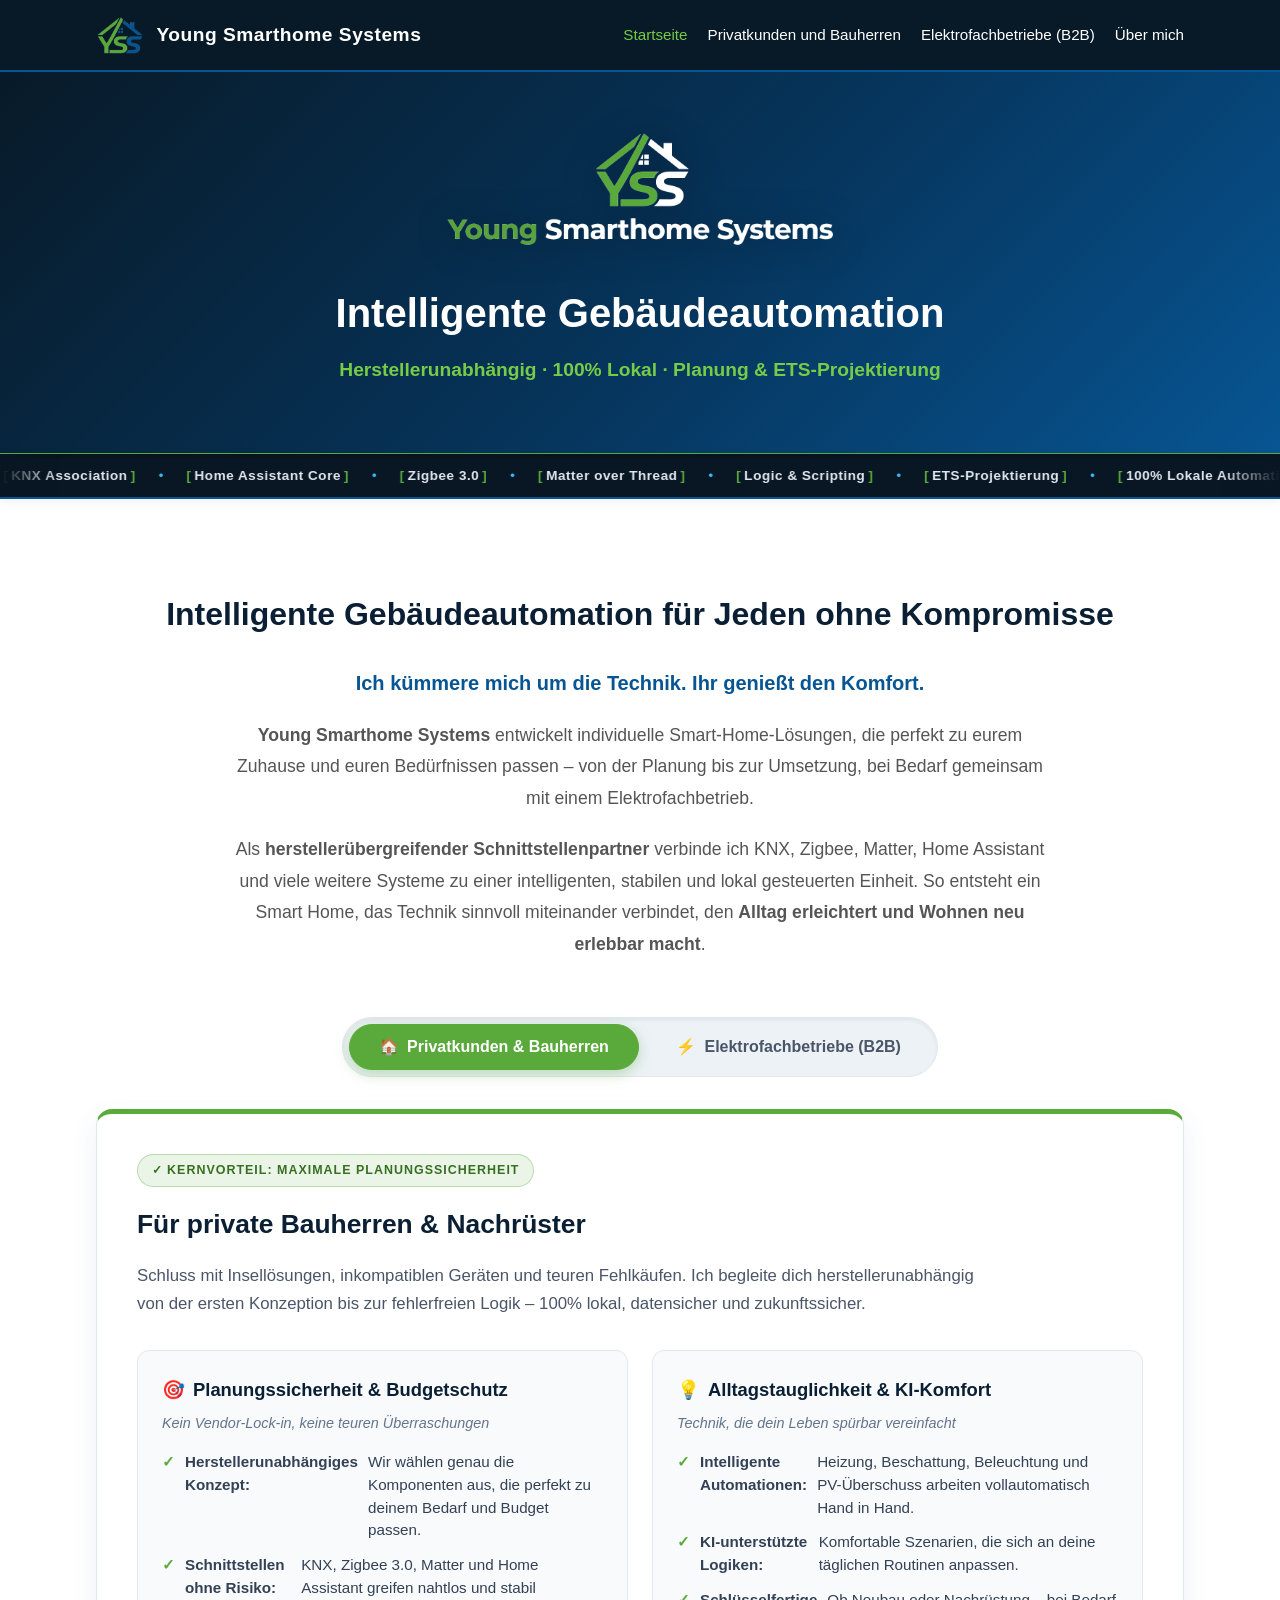
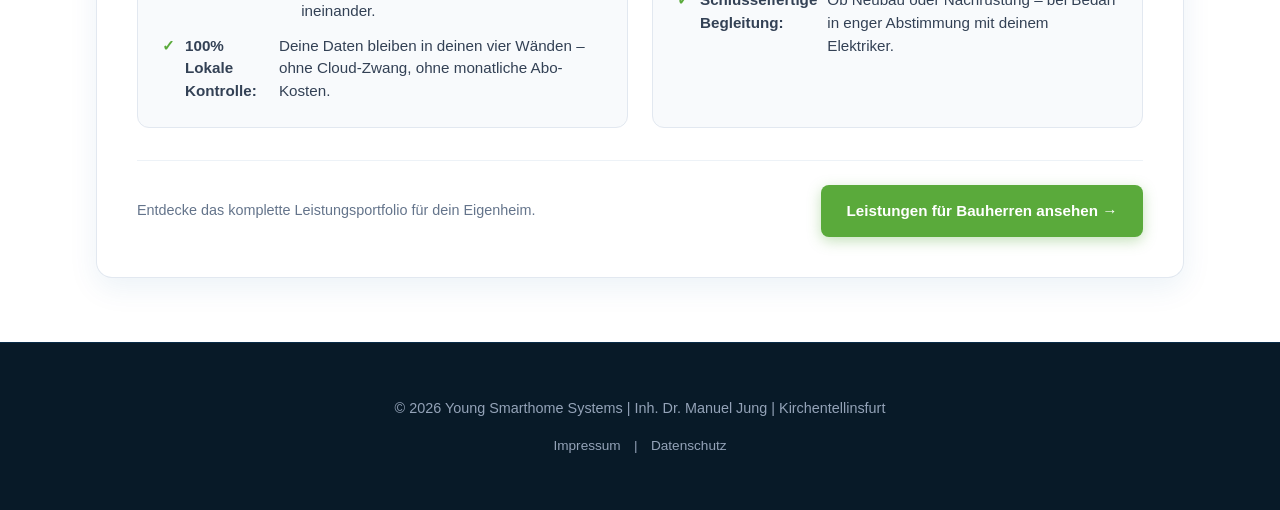
==== index.html @ e82bfedd "Initial Set" ====
<!DOCTYPE html>
<html lang="de">
<head>
    <meta charset="UTF-8">
    <meta name="viewport" content="width=device-width, initial-scale=1.0">
    <title>Young Smarthome Systems | Startseite</title>
    <link rel="stylesheet" href="style.css">
</head>
<body>
    <nav>
        <div class="container">
            <div class="logo">
                <img src="logo-symbol.png" alt="YSS Logo" class="logo-icon">
                <span>Young Smarthome Systems</span>
            </div>
            <ul>
                <li><a href="index.html" class="active">Startseite</a></li>
                <li><a href="leistungen.html">Privatkunden und Bauherren</a></li>
                <li><a href="partner.html">Elektrofachbetriebe (B2B)</a></li>
                <li><a href="ueber-mich.html">Über mich</a></li>
            </ul>
        </div>
    </nav>

    <header class="hero-home">
        <div class="container">
            <div class="hero-logo-box">
                <img src="logo-full-white.png" alt="Young Smarthome Systems" class="hero-logo">
            </div>
            <h1>Intelligente Gebäudeautomation</h1>
            <p class="subtitle">Herstellerunabhängig · 100% Lokal · Planung &amp; ETS-Projektierung</p>
        </div>
    </header>

    <div class="tech-ticker-bar" aria-label="Kerntechnologien und Protokolle">
        <div class="tech-ticker-track">
            <div class="tech-ticker-group">
                <span class="ticker-item"><span class="ticker-bracket">[</span> KNX Association <span class="ticker-bracket">]</span></span>
                <span class="ticker-sep">•</span>
                <span class="ticker-item"><span class="ticker-bracket">[</span> Home Assistant Core <span class="ticker-bracket">]</span></span>
                <span class="ticker-sep">•</span>
                <span class="ticker-item"><span class="ticker-bracket">[</span> Zigbee 3.0 <span class="ticker-bracket">]</span></span>
                <span class="ticker-sep">•</span>
                <span class="ticker-item"><span class="ticker-bracket">[</span> Matter over Thread <span class="ticker-bracket">]</span></span>
                <span class="ticker-sep">•</span>
                <span class="ticker-item"><span class="ticker-bracket">[</span> Logic &amp; Scripting <span class="ticker-bracket">]</span></span>
                <span class="ticker-sep">•</span>
                <span class="ticker-item"><span class="ticker-bracket">[</span> ETS-Projektierung <span class="ticker-bracket">]</span></span>
                <span class="ticker-sep">•</span>
                <span class="ticker-item"><span class="ticker-bracket">[</span> 100% Lokale Automation <span class="ticker-bracket">]</span></span>
                <span class="ticker-sep">•</span>
                <span class="ticker-item"><span class="ticker-bracket">[</span> KNX Association <span class="ticker-bracket">]</span></span>
                <span class="ticker-sep">•</span>
                <span class="ticker-item"><span class="ticker-bracket">[</span> Home Assistant Core <span class="ticker-bracket">]</span></span>
                <span class="ticker-sep">•</span>
                <span class="ticker-item"><span class="ticker-bracket">[</span> Zigbee 3.0 <span class="ticker-bracket">]</span></span>
                <span class="ticker-sep">•</span>
                <span class="ticker-item"><span class="ticker-bracket">[</span> Matter over Thread <span class="ticker-bracket">]</span></span>
                <span class="ticker-sep">•</span>
                <span class="ticker-item"><span class="ticker-bracket">[</span> Logic &amp; Test Scripting <span class="ticker-bracket">]</span></span>
                <span class="ticker-sep">•</span>
            </div>
            <div class="tech-ticker-group" aria-hidden="true">
                <span class="ticker-item"><span class="ticker-bracket">[</span> KNX Association <span class="ticker-bracket">]</span></span>
                <span class="ticker-sep">•</span>
                <span class="ticker-item"><span class="ticker-bracket">[</span> Home Assistant Core <span class="ticker-bracket">]</span></span>
                <span class="ticker-sep">•</span>
                <span class="ticker-item"><span class="ticker-bracket">[</span> Zigbee 3.0 <span class="ticker-bracket">]</span></span>
                <span class="ticker-sep">•</span>
                <span class="ticker-item"><span class="ticker-bracket">[</span> Matter over Thread <span class="ticker-bracket">]</span></span>
                <span class="ticker-sep">•</span>
                <span class="ticker-item"><span class="ticker-bracket">[</span> Logic &amp; Scripting <span class="ticker-bracket">]</span></span>
                <span class="ticker-sep">•</span>
                <span class="ticker-item"><span class="ticker-bracket">[</span> ETS-Projektierung <span class="ticker-bracket">]</span></span>
                <span class="ticker-sep">•</span>
                <span class="ticker-item"><span class="ticker-bracket">[</span> 100% Lokale Automation <span class="ticker-bracket">]</span></span>
                <span class="ticker-sep">•</span>
                <span class="ticker-item"><span class="ticker-bracket">[</span> KNX Association <span class="ticker-bracket">]</span></span>
                <span class="ticker-sep">•</span>
                <span class="ticker-item"><span class="ticker-bracket">[</span> Home Assistant Core <span class="ticker-bracket">]</span></span>
                <span class="ticker-sep">•</span>
                <span class="ticker-item"><span class="ticker-bracket">[</span> Zigbee 3.0 <span class="ticker-bracket">]</span></span>
                <span class="ticker-sep">•</span>
                <span class="ticker-item"><span class="ticker-bracket">[</span> Matter over Thread <span class="ticker-bracket">]</span></span>
                <span class="ticker-sep">•</span>
                <span class="ticker-item"><span class="ticker-bracket">[</span> Logic &amp; Scripting <span class="ticker-bracket">]</span></span>
                <span class="ticker-sep">•</span>
            </div>
        </div>
    </div>

    <section class="section container">
        <h2>Intelligente Gebäudeautomation für Jeden ohne Kompromisse</h2>
        <div class="intro-text">
            <p class="intro-lead">
                Ich kümmere mich um die Technik. Ihr genießt den Komfort.
            </p>
            <p>
                <strong>Young Smarthome Systems</strong> entwickelt individuelle Smart-Home-Lösungen, die perfekt zu eurem Zuhause und euren Bedürfnissen passen – von der Planung bis zur Umsetzung, bei Bedarf gemeinsam mit einem Elektrofachbetrieb.
            </p>
            <p>
                Als <strong>herstellerübergreifender Schnittstellenpartner</strong> verbinde ich KNX, Zigbee, Matter, Home Assistant und viele weitere Systeme zu einer intelligenten, stabilen und lokal gesteuerten Einheit. So entsteht ein Smart Home, das Technik sinnvoll miteinander verbindet, den <strong>Alltag erleichtert und Wohnen neu erlebbar macht</strong>.
            </p>
        </div>

        <!-- Interaktives Tab-Grid: Privatkunden vs. Elektrofachbetriebe -->
        <div class="tabs-wrapper">
            <div class="tabs-header-wrap">
                <div class="tabs-nav" role="tablist" aria-label="Zielgruppen-Auswahl">
                    <button class="tab-btn active" id="tab-btn-privat" data-target="privat" role="tab" aria-selected="true" aria-controls="panel-privat" onclick="switchTab('privat')">
                        <span aria-hidden="true">🏠</span> Privatkunden &amp; Bauherren
                    </button>
                    <button class="tab-btn" id="tab-btn-partner" data-target="partner" role="tab" aria-selected="false" aria-controls="panel-partner" onclick="switchTab('partner')">
                        <span aria-hidden="true">⚡</span> Elektrofachbetriebe (B2B)
                    </button>
                </div>
            </div>

            <!-- TAB 1: Privatkunden (Planungssicherheit) -->
            <div id="panel-privat" class="tab-panel active" role="tabpanel" aria-labelledby="tab-btn-privat">
                <div class="tab-hero-card privat-theme">
                    <span class="tab-badge badge-green">✓ Kernvorteil: Maximale Planungssicherheit</span>
                    <h3 class="tab-panel-title">Für private Bauherren &amp; Nachrüster</h3>
                    <p class="tab-panel-intro">
                        Schluss mit Insellösungen, inkompatiblen Geräten und teuren Fehlkäufen. Ich begleite dich herstellerunabhängig von der ersten Konzeption bis zur fehlerfreien Logik – 100% lokal, datensicher und zukunftssicher.
                    </p>

                    <div class="tab-features-grid">
                        <div class="tab-feature-card">
                            <h4><span>🎯</span> Planungssicherheit &amp; Budgetschutz</h4>
                            <p class="subtitle-feat">Kein Vendor-Lock-in, keine teuren Überraschungen</p>
                            <ul class="tab-feature-list">
                                <li><span class="check-icon">✓</span> <strong>Herstellerunabhängiges Konzept:</strong> Wir wählen genau die Komponenten aus, die perfekt zu deinem Bedarf und Budget passen.</li>
                                <li><span class="check-icon">✓</span> <strong>Schnittstellen ohne Risiko:</strong> KNX, Zigbee 3.0, Matter und Home Assistant greifen nahtlos und stabil ineinander.</li>
                                <li><span class="check-icon">✓</span> <strong>100% Lokale Kontrolle:</strong> Deine Daten bleiben in deinen vier Wänden – ohne Cloud-Zwang, ohne monatliche Abo-Kosten.</li>
                            </ul>
                        </div>

                        <div class="tab-feature-card">
                            <h4><span>💡</span> Alltagstauglichkeit &amp; KI-Komfort</h4>
                            <p class="subtitle-feat">Technik, die dein Leben spürbar vereinfacht</p>
                            <ul class="tab-feature-list">
                                <li><span class="check-icon">✓</span> <strong>Intelligente Automationen:</strong> Heizung, Beschattung, Beleuchtung und PV-Überschuss arbeiten vollautomatisch Hand in Hand.</li>
                                <li><span class="check-icon">✓</span> <strong>KI-unterstützte Logiken:</strong> Komfortable Szenarien, die sich an deine täglichen Routinen anpassen.</li>
                                <li><span class="check-icon">✓</span> <strong>Schlüsselfertige Begleitung:</strong> Ob Neubau oder Nachrüstung – bei Bedarf in enger Abstimmung mit deinem Elektriker.</li>
                            </ul>
                        </div>
                    </div>

                    <div class="tab-action-bar">
                        <span class="tab-action-note">Entdecke das komplette Leistungsportfolio für dein Eigenheim.</span>
                        <a href="leistungen.html" class="btn-cta btn-cta-green">
                            Leistungen für Bauherren ansehen &rarr;
                        </a>
                    </div>
                </div>
            </div>

            <!-- TAB 2: Elektrofachbetriebe (Software-Flaschenhals) -->
            <div id="panel-partner" class="tab-panel" role="tabpanel" aria-labelledby="tab-btn-partner">
                <div class="tab-hero-card partner-theme">
                    <span class="tab-badge badge-blue">⚡ Kernvorteil: Software-Flaschenhals beseitigen</span>
                    <h3 class="tab-panel-title">Für Elektro- und Technische Fachbetriebe</h3>
                    <p class="tab-panel-intro">
                        Schluss mit dem KNX- und Programmier-Engpass. Ich unterstütze euch als externe verlängerte Werkbank bei der ETS-Projektierung, komplexen Schnittstellen und Sonderlösungen – damit ihr mehr Aufträge mit eurem bestehenden Team umsetzen könnt.
                    </p>

                    <div class="tab-features-grid">
                        <div class="tab-feature-card">
                            <h4><span>⏳</span> Software-Flaschenhals eliminieren</h4>
                            <p class="subtitle-feat">Volle Kapazitäten auf der Baustelle – kein Büro-Stau</p>
                            <ul class="tab-feature-list">
                                <li><span class="check-icon">✓</span> <strong>ETS-Projektierung abgeben:</strong> Kein zeitraubendes Wälzen von Parameter-Handbüchern und kein stundenlanges Debugging mehr.</li>
                                <li><span class="check-icon">✓</span> <strong>Fachkräfte entlasten:</strong> Eure Monteure machen die Installation und 230V-Verdrahtung, ich liefere die fertige Programmierung.</li>
                                <li><span class="check-icon">✓</span> <strong>Skalierbarkeit &amp; Tempo:</strong> Mehr Smart-Home-Projekte parallel annehmen, ohne dafür teure Software-Stellen ausschreiben zu müssen.</li>
                            </ul>
                        </div>

                        <div class="tab-feature-card">
                            <h4><span>🤝</span> Auftragssicherung &amp; Partnerschutz</h4>
                            <p class="subtitle-feat">Komplexe Kundenanfragen souverän bedienen</p>
                            <ul class="tab-feature-list">
                                <li><span class="check-icon">✓</span> <strong>Gewerkeübergreifende Schnittstellen:</strong> Einbindung von Home Assistant, DALI, Modbus, Wärmepumpen &amp; Wechselrichtern.</li>
                                <li><span class="check-icon">✓</span> <strong>Sonderwünsche abfedern:</strong> Wenn Kunden Speziallösungen wollen, schließe ich die Lücke – euer Auftrag ist gesichert.</li>
                                <li><span class="check-icon">✓</span> <strong>100% Verlässlichkeit:</strong> Diskrete Zusammenarbeit im Hintergrund oder direkte fachliche Unterstützung vor Ort.</li>
                            </ul>
                        </div>
                    </div>

                    <div class="tab-action-bar">
                        <span class="tab-action-note">Flexible Zuarbeit nach Aufwand oder Festpreis für euer nächstes KNX-Projekt.</span>
                        <a href="partner.html" class="btn-cta btn-cta-blue">
                            B2B-Partnerschaft entdecken &rarr;
                        </a>
                    </div>
                </div>
            </div>
        </div>
    </section>

    <footer>
        <div class="container">
            <p>&copy; 2026 Young Smarthome Systems | Inh. Dr. Manuel Jung | Kirchentellinsfurt</p>
            <p class="footer-links">
                <a href="impressum.html">Impressum</a> | <a href="datenschutz.html">Datenschutz</a>
            </p>
        </div>
    </footer>

    <script>
        function switchTab(tabKey) {
            const buttons = document.querySelectorAll('.tab-btn');
            const panels = document.querySelectorAll('.tab-panel');

            buttons.forEach(btn => {
                const isActive = btn.getAttribute('data-target') === tabKey;
                btn.classList.toggle('active', isActive);
                btn.setAttribute('aria-selected', isActive ? 'true' : 'false');
            });

            panels.forEach(panel => {
                if (panel.id === `panel-${tabKey}`) {
                    panel.classList.add('active');
                } else {
                    panel.classList.remove('active');
                }
            });
        }
    </script>
</body>
</html>
---- style.css ----
/* ===================================================
   Young Smarthome Systems - Globale Farb- & Styling-Definition
   Logo-Farben:
   - Young (Grün): #5aaa3b
   - Smarthome Systems (Blau): #075593
   =================================================== */

:root {
    /* Logo-Primärfarben */
    --color-green: #5aaa3b;
    --color-green-hover: #4a902f;
    --color-green-dark: #387023;
    --color-green-light: #f2f9ee;
    --color-green-alpha12: rgba(90, 170, 59, 0.12);
    --color-green-alpha35: rgba(90, 170, 59, 0.35);

    --color-blue: #075593;
    --color-blue-hover: #054170;
    --color-blue-dark: #04355e;
    --color-blue-light: #edf5fb;
    --color-blue-alpha12: rgba(7, 85, 147, 0.12);
    --color-blue-alpha35: rgba(7, 85, 147, 0.35);

    /* Kontrast- & Akzentfarben */
    --color-accent-blue-bright: #38bdf8;
    --color-accent-green-bright: #76cc46;

    /* Dunkle Töne für Nav, Header, Ticker, Footer */
    --color-dark-nav: #081a28;
    --color-heading: #0a1f33;
    --color-text: #334155;
    --color-text-muted: #64748b;
    --color-border-light: #e2e8f0;
    --color-bg-light: #f8fafc;
}

body {
    font-family: 'Segoe UI', Tahoma, Geneva, Verdana, sans-serif;
    margin: 0;
    padding: 0;
    color: var(--color-text);
    background-color: #ffffff;
    line-height: 1.6;
}

.container {
    width: 85%;
    max-width: 1100px;
    margin: auto;
}

/* Navigation */
nav {
    background-color: var(--color-dark-nav);
    padding: 1rem 0;
    position: sticky;
    top: 0;
    z-index: 1000;
    border-bottom: 2px solid var(--color-blue);
}

nav .container {
    display: flex;
    justify-content: space-between;
    align-items: center;
}

.logo {
    display: flex;
    align-items: center;
    gap: 12px;
    color: #ffffff;
    font-weight: bold;
    font-size: 1.2rem;
    letter-spacing: 0.5px;
}

.logo-icon {
    height: 38px;
    width: auto;
    display: block;
}

nav ul {
    list-style: none;
    display: flex;
    gap: 20px;
    margin: 0;
    padding: 0;
}

nav a {
    color: #ffffff;
    text-decoration: none;
    font-size: 0.95rem;
    transition: color 0.3s;
}

nav a:hover, nav a.active {
    color: var(--color-accent-green-bright);
}

/* Header / Hero */
header {
    background: linear-gradient(135deg, #081a28 0%, #063359 52%, #075593 100%);
    color: #ffffff;
    padding: 4rem 0;
    text-align: center;
}

header.hero-home {
    background: linear-gradient(135deg, #081a28 0%, #063359 52%, #075593 100%);
    padding: 3.5rem 0 3rem 0;
    text-align: center;
    color: #ffffff;
}

.hero-logo-box {
    display: inline-block;
    background: transparent;
    padding: 0;
    margin-bottom: 1.5rem;
    transition: transform 0.25s ease;
}

.hero-logo-box:hover {
    transform: translateY(-2px);
}

.hero-logo {
    max-width: 440px;
    width: 90%;
    height: auto;
    display: block;
    margin: 0 auto;
    filter: drop-shadow(0 4px 18px rgba(0, 0, 0, 0.3));
}

header h1 {
    margin: 0;
    font-size: 2.5rem;
}

.subtitle {
    font-size: 1.2rem;
    color: var(--color-accent-green-bright);
    margin-top: 10px;
    font-weight: 600;
}

/* Tech Ticker (Minimalistischer animierter Streifen) */
.tech-ticker-bar {
    background: #081723;
    border-top: 1px solid var(--color-green); /* Logo-Grün */
    border-bottom: 2px solid var(--color-blue); /* Logo-Blau */
    overflow: hidden;
    position: relative;
    padding: 0.65rem 0;
    user-select: none;
    box-shadow: inset 0 2px 5px rgba(0, 0, 0, 0.3), 0 3px 8px rgba(0, 0, 0, 0.06);
}

.tech-ticker-bar::before,
.tech-ticker-bar::after {
    content: "";
    position: absolute;
    top: 0;
    width: 60px;
    height: 100%;
    z-index: 2;
    pointer-events: none;
}

.tech-ticker-bar::before {
    left: 0;
    background: linear-gradient(to right, #081723, transparent);
}

.tech-ticker-bar::after {
    right: 0;
    background: linear-gradient(to left, #081723, transparent);
}

.tech-ticker-track {
    display: flex;
    width: max-content;
    will-change: transform;
    animation: ticker-left-to-right 35s linear infinite;
}

.tech-ticker-group {
    display: flex;
    align-items: center;
    gap: 1.25rem;
    padding-right: 1.25rem;
    flex-shrink: 0;
}

.ticker-item {
    color: #e2e8f0;
    font-size: 0.85rem;
    font-weight: 600;
    letter-spacing: 0.5px;
    white-space: nowrap;
    display: inline-flex;
    align-items: center;
    transition: color 0.2s ease;
}

.ticker-item:hover {
    color: #ffffff;
}

.ticker-bracket {
    color: var(--color-green);
    font-weight: 700;
    margin: 0 3px;
}

.ticker-sep {
    color: var(--color-accent-blue-bright);
    font-size: 0.85rem;
    line-height: 1;
}

@keyframes ticker-left-to-right {
    0% {
        transform: translateX(-50%);
    }
    100% {
        transform: translateX(0);
    }
}

@media (prefers-reduced-motion: reduce) {
    .tech-ticker-track {
        animation: none;
    }
}

/* Content Sections */
.section {
    padding: 4rem 0;
}

.bg-light {
    background-color: var(--color-bg-light);
}

h2 {
    color: var(--color-heading);
    font-size: 2rem;
    margin-bottom: 1.5rem;
    text-align: center;
}

.intro-text {
    text-align: center;
    max-width: 820px;
    margin: 0 auto 3rem auto;
    font-size: 1.1rem;
    color: #555;
    line-height: 1.8;
}

.intro-lead {
    font-size: 1.25rem;
    font-weight: 700;
    color: var(--color-blue);
    margin-bottom: 1.8rem;
}

.intro-text p {
    margin-bottom: 1.2rem;
}

.intro-text p:last-child {
    margin-bottom: 0;
}

.grid-2 {
    display: flex;
    gap: 40px;
    margin-top: 2rem;
}

.card {
    flex: 1;
    background: #ffffff;
    padding: 30px;
    border-radius: 8px;
    box-shadow: 0 4px 15px rgba(0,0,0,0.05);
    border-top: 5px solid var(--color-green); /* Logo-Grün */
    display: flex;
    flex-direction: column;
}

.card a {
    margin-top: auto;
    padding-top: 1rem;
    color: var(--color-blue);
    font-weight: 600;
    text-decoration: none;
}

.card a:hover {
    color: var(--color-green);
    text-decoration: underline;
}

.card.blue-border {
    border-top-color: var(--color-blue); /* Logo-Blau */
}

.card h3 {
    color: var(--color-heading);
    margin-top: 0;
}

/* Über mich Styles */
.profile-highlight-card {
    background: #ffffff;
    border-radius: 12px;
    padding: 2.5rem;
    box-shadow: 0 6px 25px rgba(7, 85, 147, 0.07);
    border: 1px solid var(--color-border-light);
    border-top: 5px solid var(--color-green);
    margin-bottom: 2.5rem;
}

.profile-story {
    font-size: 1.05rem;
    color: var(--color-text);
    line-height: 1.8;
}

.profile-story p {
    margin-bottom: 1.25rem;
}

.quote-box {
    background: var(--color-blue-light);
    border-left: 4px solid var(--color-blue);
    padding: 1.25rem 1.75rem;
    margin: 1.75rem 0;
    border-radius: 0 8px 8px 0;
    font-size: 1.1rem;
    font-style: italic;
    color: var(--color-heading);
    line-height: 1.7;
}

.philosophy-grid {
    display: grid;
    grid-template-columns: repeat(3, 1fr);
    gap: 1.5rem;
    margin-top: 1.5rem;
}

.philosophy-item {
    background: #ffffff;
    border: 1px solid var(--color-border-light);
    border-radius: 10px;
    padding: 1.5rem;
    box-shadow: 0 4px 15px rgba(0,0,0,0.04);
    border-top: 4px solid var(--color-blue);
    transition: transform 0.25s ease, box-shadow 0.25s ease;
}

.philosophy-item:hover {
    transform: translateY(-3px);
    box-shadow: 0 8px 20px rgba(7, 85, 147, 0.08);
}

.philosophy-item h4 {
    margin: 0 0 0.75rem 0;
    font-size: 1.15rem;
    color: var(--color-heading);
    display: flex;
    align-items: center;
    gap: 8px;
}

.philosophy-item p {
    margin: 0;
    font-size: 0.95rem;
    color: #4a5568;
    line-height: 1.6;
}

@media (max-width: 900px) {
    .philosophy-grid {
        grid-template-columns: 1fr;
    }
    .profile-highlight-card {
        padding: 1.75rem;
    }
}

/* Footer */
footer {
    text-align: center;
    padding: 2.5rem 0;
    background: var(--color-dark-nav);
    border-top: 1px solid rgba(7, 85, 147, 0.3);
    color: #94a3b8;
    font-size: 0.9rem;
}

.footer-links {
    margin-top: 0.6rem;
    font-size: 0.85rem;
}

.footer-links a {
    color: #94a3b8;
    text-decoration: none;
    margin: 0 0.6rem;
    transition: color 0.2s ease;
}

.footer-links a:hover {
    color: var(--color-accent-green-bright);
    text-decoration: underline;
}

/* Rechtliche Seiten (Impressum & Datenschutz) */
.legal-card {
    background: #ffffff;
    border-radius: 12px;
    padding: 2.5rem;
    box-shadow: 0 6px 25px rgba(7, 85, 147, 0.07);
    border: 1px solid var(--color-border-light);
    border-top: 5px solid var(--color-blue);
    margin-bottom: 2.5rem;
}

.legal-card h3 {
    color: var(--color-heading);
    margin-top: 2rem;
    margin-bottom: 0.75rem;
    font-size: 1.3rem;
    border-bottom: 1px solid #edf2f7;
    padding-bottom: 0.4rem;
}

.legal-card h4 {
    color: var(--color-blue);
    margin-top: 1.4rem;
    margin-bottom: 0.5rem;
    font-size: 1.05rem;
}

.legal-card p, .legal-card ul {
    color: #475569;
    line-height: 1.75;
    font-size: 0.98rem;
}

.legal-placeholder {
    background: #fffbeb;
    border: 1px dashed #f59e0b;
    padding: 2px 8px;
    border-radius: 4px;
    color: #b45309;
    font-weight: 600;
}

@media (max-width: 950px) {
    nav .container {
        flex-direction: column;
        gap: 15px;
        text-align: center;
    }
    nav ul {
        flex-wrap: wrap;
        justify-content: center;
    }
}

@media (max-width: 768px) {
    .grid-2 {
        flex-direction: column;
    }
}

/* ===================================================
   Interaktives Tab-System mit animiertem CSS-Grid
   =================================================== */

.tabs-wrapper {
    margin-top: 3.5rem;
}

.tabs-header-wrap {
    display: flex;
    justify-content: center;
    margin-bottom: 2rem;
}

.tabs-nav {
    display: inline-flex;
    background: #edf2f7;
    padding: 6px;
    border-radius: 9999px;
    gap: 8px;
    box-shadow: inset 0 2px 4px rgba(0,0,0,0.06);
    border: 1px solid var(--color-border-light);
    max-width: 100%;
}

.tab-btn {
    border: 1px solid transparent;
    outline: none;
    background: transparent;
    padding: 0.8rem 1.8rem;
    font-size: 1rem;
    font-weight: 600;
    color: #4a5568;
    border-radius: 9999px;
    cursor: pointer;
    display: inline-flex;
    align-items: center;
    gap: 8px;
    transition: all 0.25s ease;
    font-family: inherit;
    white-space: nowrap;
}

.tab-btn:hover {
    color: var(--color-blue);
}

.tab-btn.active[data-target="privat"] {
    background: var(--color-green);
    color: #ffffff;
    box-shadow: 0 4px 14px var(--color-green-alpha35);
    border: 1px solid var(--color-green);
}

.tab-btn.active[data-target="partner"] {
    background: var(--color-blue);
    color: #ffffff;
    box-shadow: 0 4px 14px var(--color-blue-alpha35);
    border: 1px solid var(--color-blue);
}

.tab-panel {
    display: none;
}

.tab-panel.active {
    display: block;
    animation: tabFadeSlideIn 0.45s cubic-bezier(0.16, 1, 0.3, 1) forwards;
}

@keyframes tabFadeSlideIn {
    0% {
        opacity: 0;
        transform: translateY(18px) scale(0.99);
    }
    100% {
        opacity: 1;
        transform: translateY(0) scale(1);
    }
}

/* Card Showcase Box */
.tab-hero-card {
    background: #ffffff;
    border-radius: 16px;
    padding: 2.5rem;
    box-shadow: 0 10px 30px rgba(7, 85, 147, 0.08);
    border: 1px solid var(--color-border-light);
    position: relative;
    overflow: hidden;
}

.tab-hero-card.privat-theme {
    border-top: 5px solid var(--color-green);
}

.tab-hero-card.partner-theme {
    border-top: 5px solid var(--color-blue);
}

.tab-badge {
    display: inline-flex;
    align-items: center;
    gap: 6px;
    font-size: 0.78rem;
    font-weight: 800;
    letter-spacing: 1px;
    text-transform: uppercase;
    padding: 0.35rem 0.85rem;
    border-radius: 9999px;
    margin-bottom: 1rem;
}

.tab-badge.badge-green {
    background: var(--color-green-alpha12);
    color: var(--color-green-dark);
    border: 1px solid var(--color-green-alpha35);
}

.tab-badge.badge-blue {
    background: var(--color-blue-alpha12);
    color: var(--color-blue);
    border: 1px solid var(--color-blue-alpha35);
}

.tab-panel-title {
    font-size: 1.65rem;
    color: var(--color-heading);
    margin: 0 0 0.75rem 0;
    font-weight: 700;
}

.tab-panel-intro {
    font-size: 1.05rem;
    color: #4a5568;
    max-width: 850px;
    margin-bottom: 2rem;
    line-height: 1.65;
}

/* Modern CSS Grid inside Tab */
.tab-features-grid {
    display: grid;
    grid-template-columns: repeat(2, 1fr);
    gap: 1.5rem;
    margin-bottom: 2rem;
}

.tab-feature-card {
    background: #f8fafc;
    border: 1px solid var(--color-border-light);
    border-radius: 12px;
    padding: 1.5rem;
    transition: transform 0.25s ease, box-shadow 0.25s ease, border-color 0.25s ease;
}

.tab-feature-card:hover {
    transform: translateY(-3px);
    box-shadow: 0 8px 20px rgba(7, 85, 147, 0.08);
    border-color: rgba(7, 85, 147, 0.25);
}

.tab-feature-card h4 {
    margin: 0 0 0.5rem 0;
    font-size: 1.15rem;
    color: var(--color-heading);
    display: flex;
    align-items: center;
    gap: 8px;
}

.tab-feature-card p.subtitle-feat {
    font-size: 0.9rem;
    color: var(--color-text-muted);
    margin: 0 0 1rem 0;
    font-style: italic;
}

.tab-feature-list {
    list-style: none;
    padding: 0;
    margin: 0;
    display: flex;
    flex-direction: column;
    gap: 0.75rem;
}

.tab-feature-list li {
    font-size: 0.95rem;
    color: var(--color-text);
    display: flex;
    align-items: flex-start;
    gap: 10px;
    line-height: 1.5;
}

.tab-feature-list .check-icon {
    flex-shrink: 0;
    font-weight: bold;
}

.privat-theme .tab-feature-list .check-icon {
    color: var(--color-green);
}

.partner-theme .tab-feature-list .check-icon {
    color: var(--color-blue);
}

/* Action Area */
.tab-action-bar {
    display: flex;
    align-items: center;
    justify-content: space-between;
    padding-top: 1.5rem;
    border-top: 1px solid #edf2f7;
    margin-top: 1rem;
    flex-wrap: wrap;
    gap: 1rem;
}

.tab-action-note {
    font-size: 0.9rem;
    color: var(--color-text-muted);
}

.btn-cta {
    display: inline-flex;
    align-items: center;
    gap: 8px;
    font-weight: 700;
    text-decoration: none;
    padding: 0.85rem 1.6rem;
    border-radius: 8px;
    font-size: 0.95rem;
    transition: all 0.25s ease;
}

.btn-cta-green {
    background: var(--color-green);
    color: #ffffff;
    box-shadow: 0 4px 14px var(--color-green-alpha35);
}

.btn-cta-green:hover {
    background: var(--color-green-hover);
    transform: translateX(3px);
    box-shadow: 0 6px 18px var(--color-green-alpha35);
}

.btn-cta-blue {
    background: var(--color-blue);
    color: #ffffff;
    box-shadow: 0 4px 14px var(--color-blue-alpha35);
}

.btn-cta-blue:hover {
    background: var(--color-blue-hover);
    transform: translateX(3px);
    box-shadow: 0 6px 18px var(--color-blue-alpha35);
}

@media (max-width: 850px) {
    .tab-features-grid {
        grid-template-columns: 1fr;
    }
    .tab-hero-card {
        padding: 1.5rem;
    }
    .tabs-nav {
        flex-direction: column;
        width: 100%;
        border-radius: 12px;
    }
    .tab-btn {
        width: 100%;
        justify-content: center;
        border-radius: 8px;
    }
    .tab-action-bar {
        flex-direction: column;
        align-items: stretch;
    }
    .btn-cta {
        justify-content: center;
    }
}
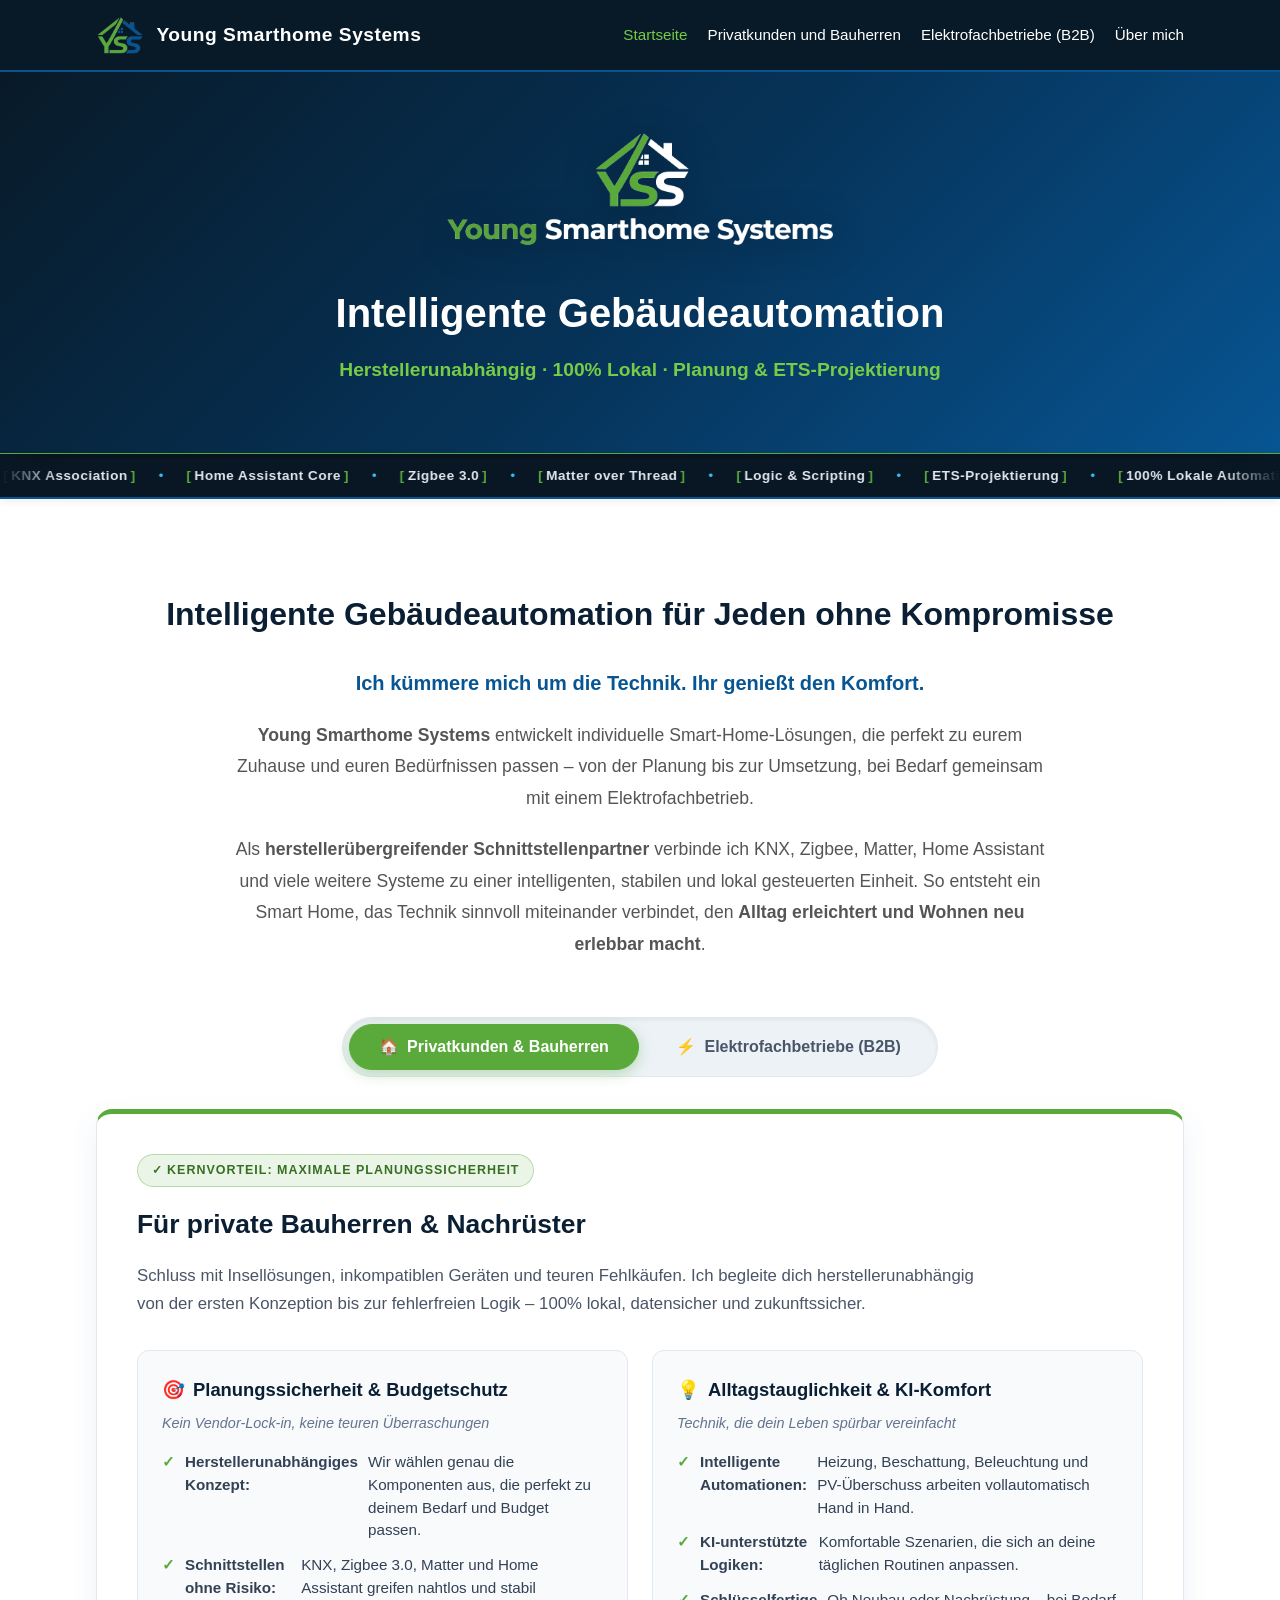
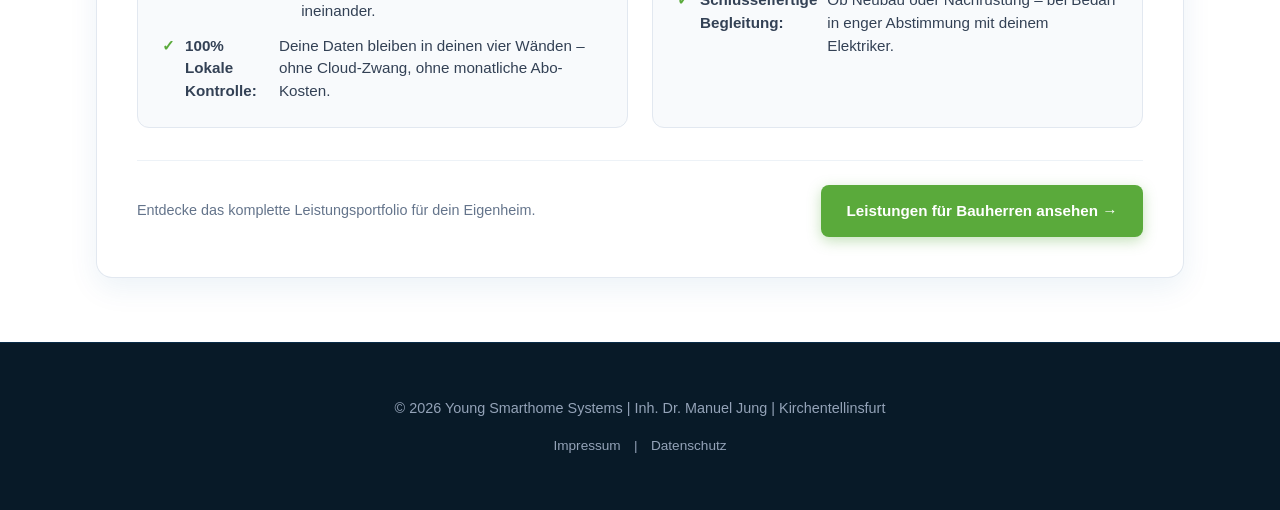
==== commit d1486007: "Test" ====
--- a/index.html
+++ b/index.html
@@ -57,7 +57,7 @@
                 <span class="ticker-sep">•</span>
                 <span class="ticker-item"><span class="ticker-bracket">[</span> Matter over Thread <span class="ticker-bracket">]</span></span>
                 <span class="ticker-sep">•</span>
-                <span class="ticker-item"><span class="ticker-bracket">[</span> Logic &amp; Test Scripting <span class="ticker-bracket">]</span></span>
+                <span class="ticker-item"><span class="ticker-bracket">[</span> Logic &amp; TestTestTest Scripting <span class="ticker-bracket">]</span></span>
                 <span class="ticker-sep">•</span>
             </div>
             <div class="tech-ticker-group" aria-hidden="true">
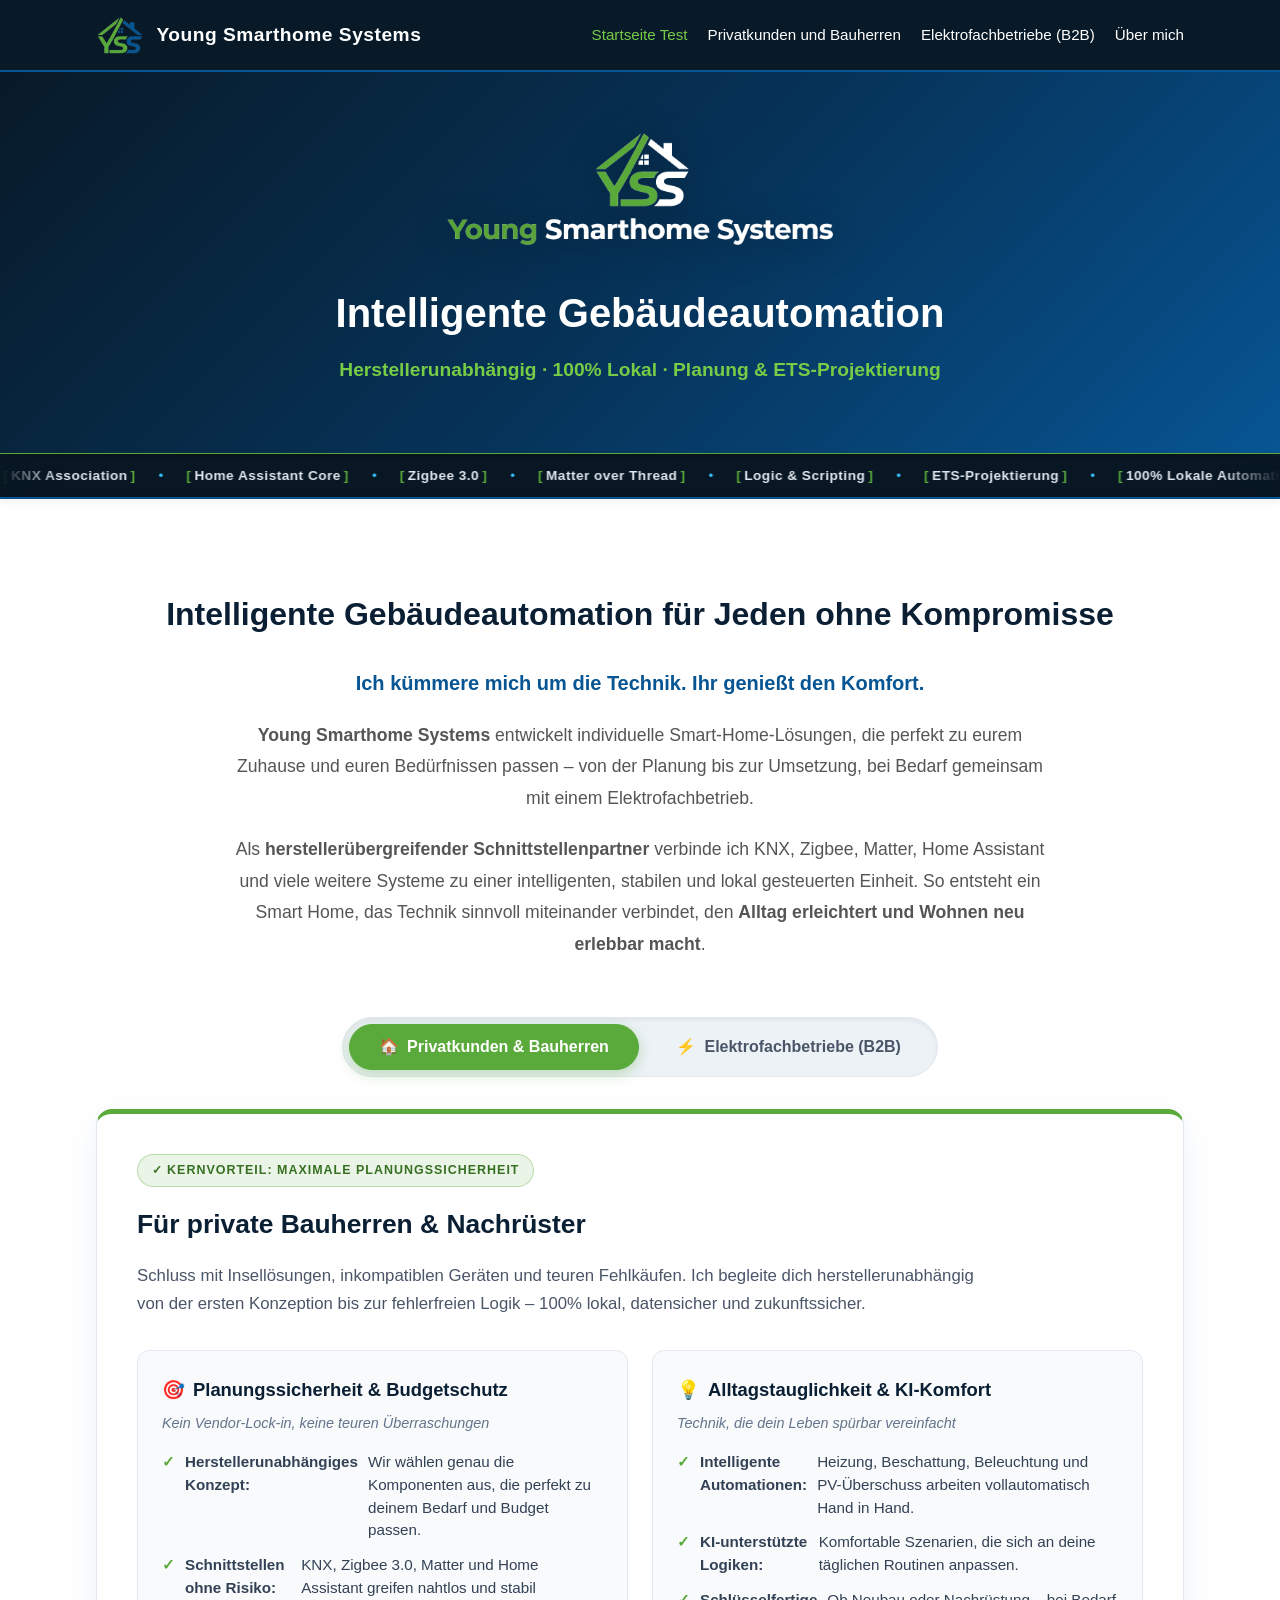
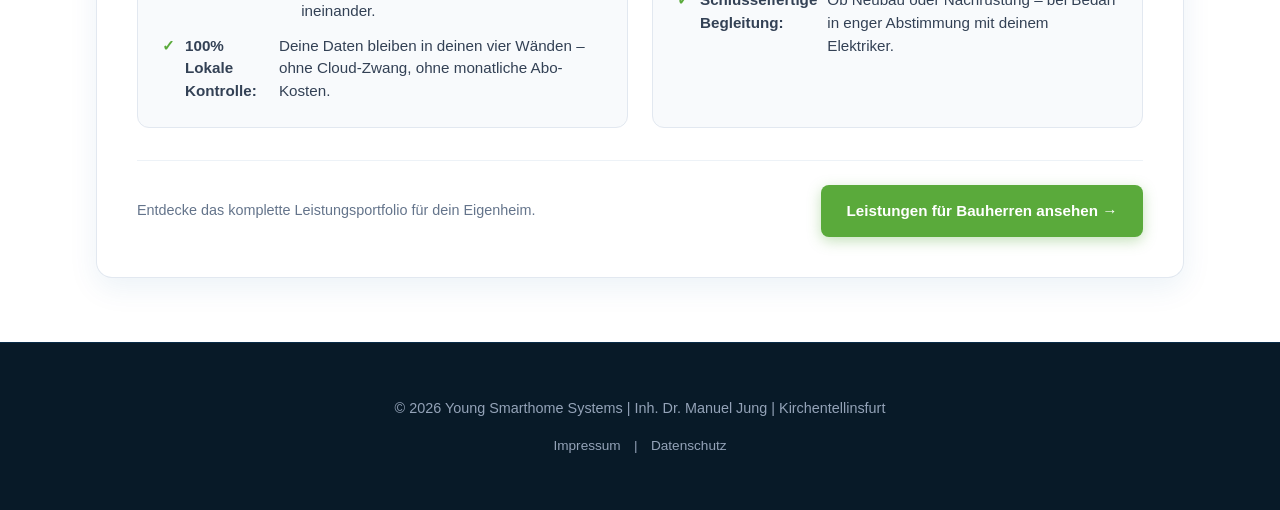
==== commit c265f9ce: "Test2" ====
--- a/index.html
+++ b/index.html
@@ -14,7 +14,7 @@
                 <span>Young Smarthome Systems</span>
             </div>
             <ul>
-                <li><a href="index.html" class="active">Startseite</a></li>
+                <li><a href="index.html" class="active">Startseite Test</a></li>
                 <li><a href="leistungen.html">Privatkunden und Bauherren</a></li>
                 <li><a href="partner.html">Elektrofachbetriebe (B2B)</a></li>
                 <li><a href="ueber-mich.html">Über mich</a></li>
@@ -57,7 +57,7 @@
                 <span class="ticker-sep">•</span>
                 <span class="ticker-item"><span class="ticker-bracket">[</span> Matter over Thread <span class="ticker-bracket">]</span></span>
                 <span class="ticker-sep">•</span>
-                <span class="ticker-item"><span class="ticker-bracket">[</span> Logic &amp; TestTestTest Scripting <span class="ticker-bracket">]</span></span>
+                <span class="ticker-item"><span class="ticker-bracket">[</span> Logic &amp; Scripting <span class="ticker-bracket">]</span></span>
                 <span class="ticker-sep">•</span>
             </div>
             <div class="tech-ticker-group" aria-hidden="true">
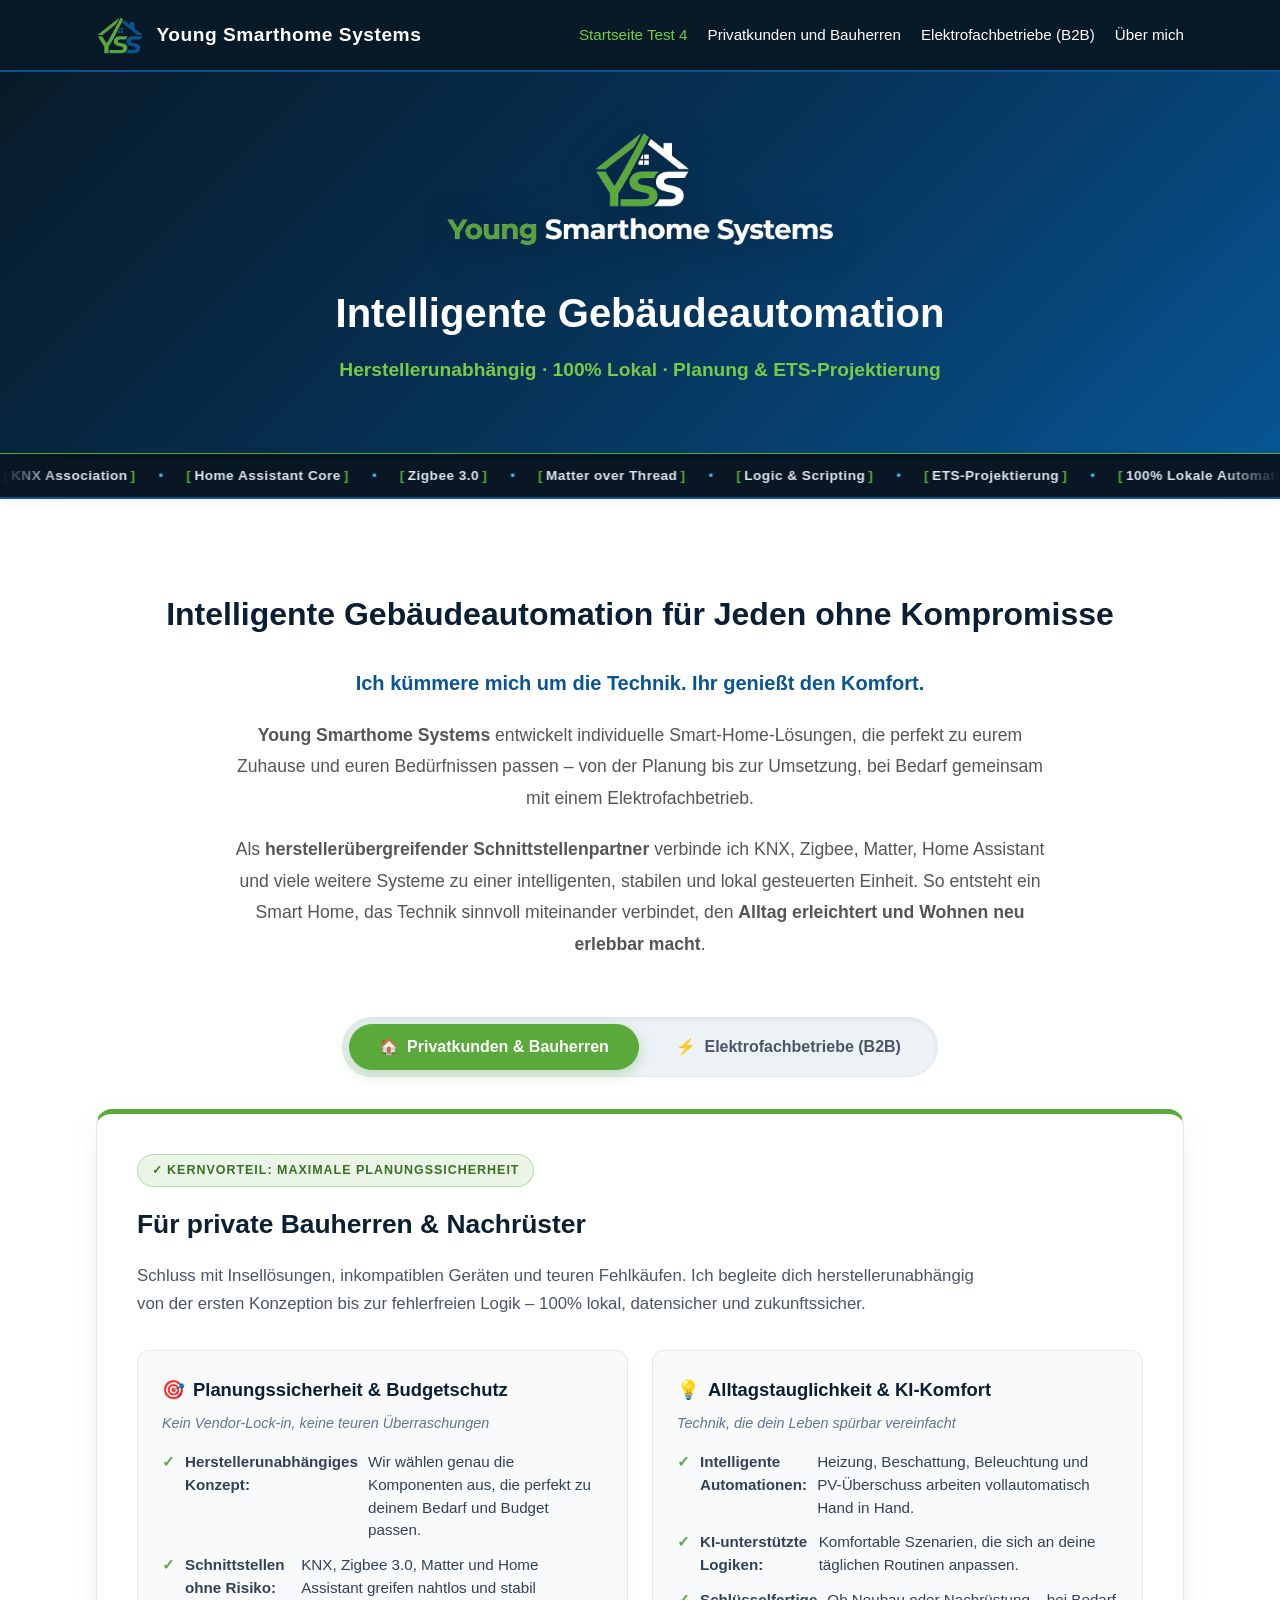
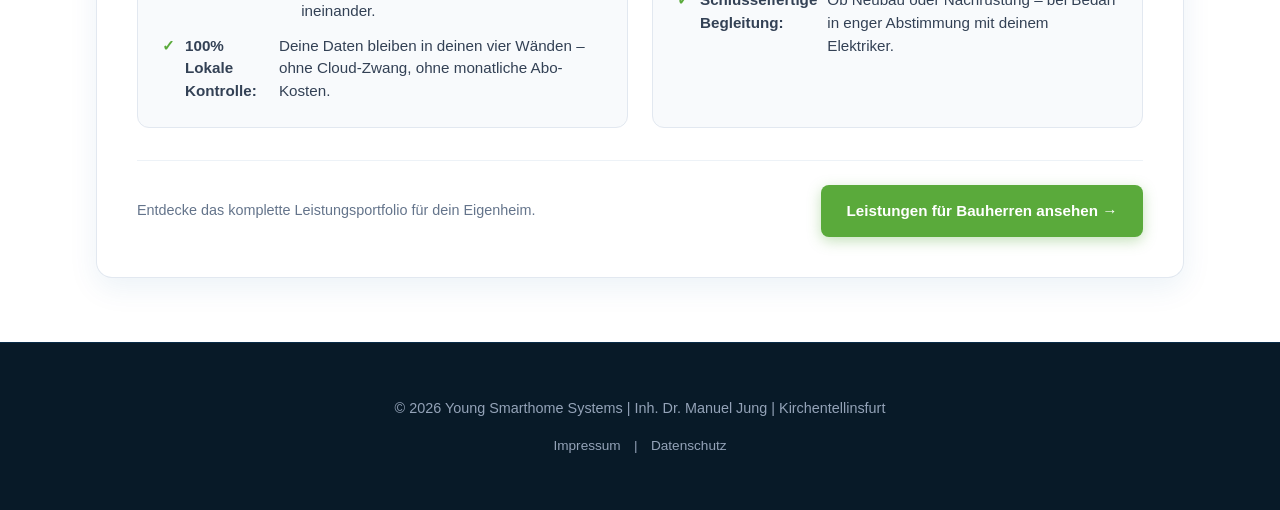
==== commit 8c95a478: "Test X" ====
--- a/index.html
+++ b/index.html
@@ -14,7 +14,7 @@
                 <span>Young Smarthome Systems</span>
             </div>
             <ul>
-                <li><a href="index.html" class="active">Startseite Test</a></li>
+                <li><a href="index.html" class="active">Startseite Test 4</a></li>
                 <li><a href="leistungen.html">Privatkunden und Bauherren</a></li>
                 <li><a href="partner.html">Elektrofachbetriebe (B2B)</a></li>
                 <li><a href="ueber-mich.html">Über mich</a></li>
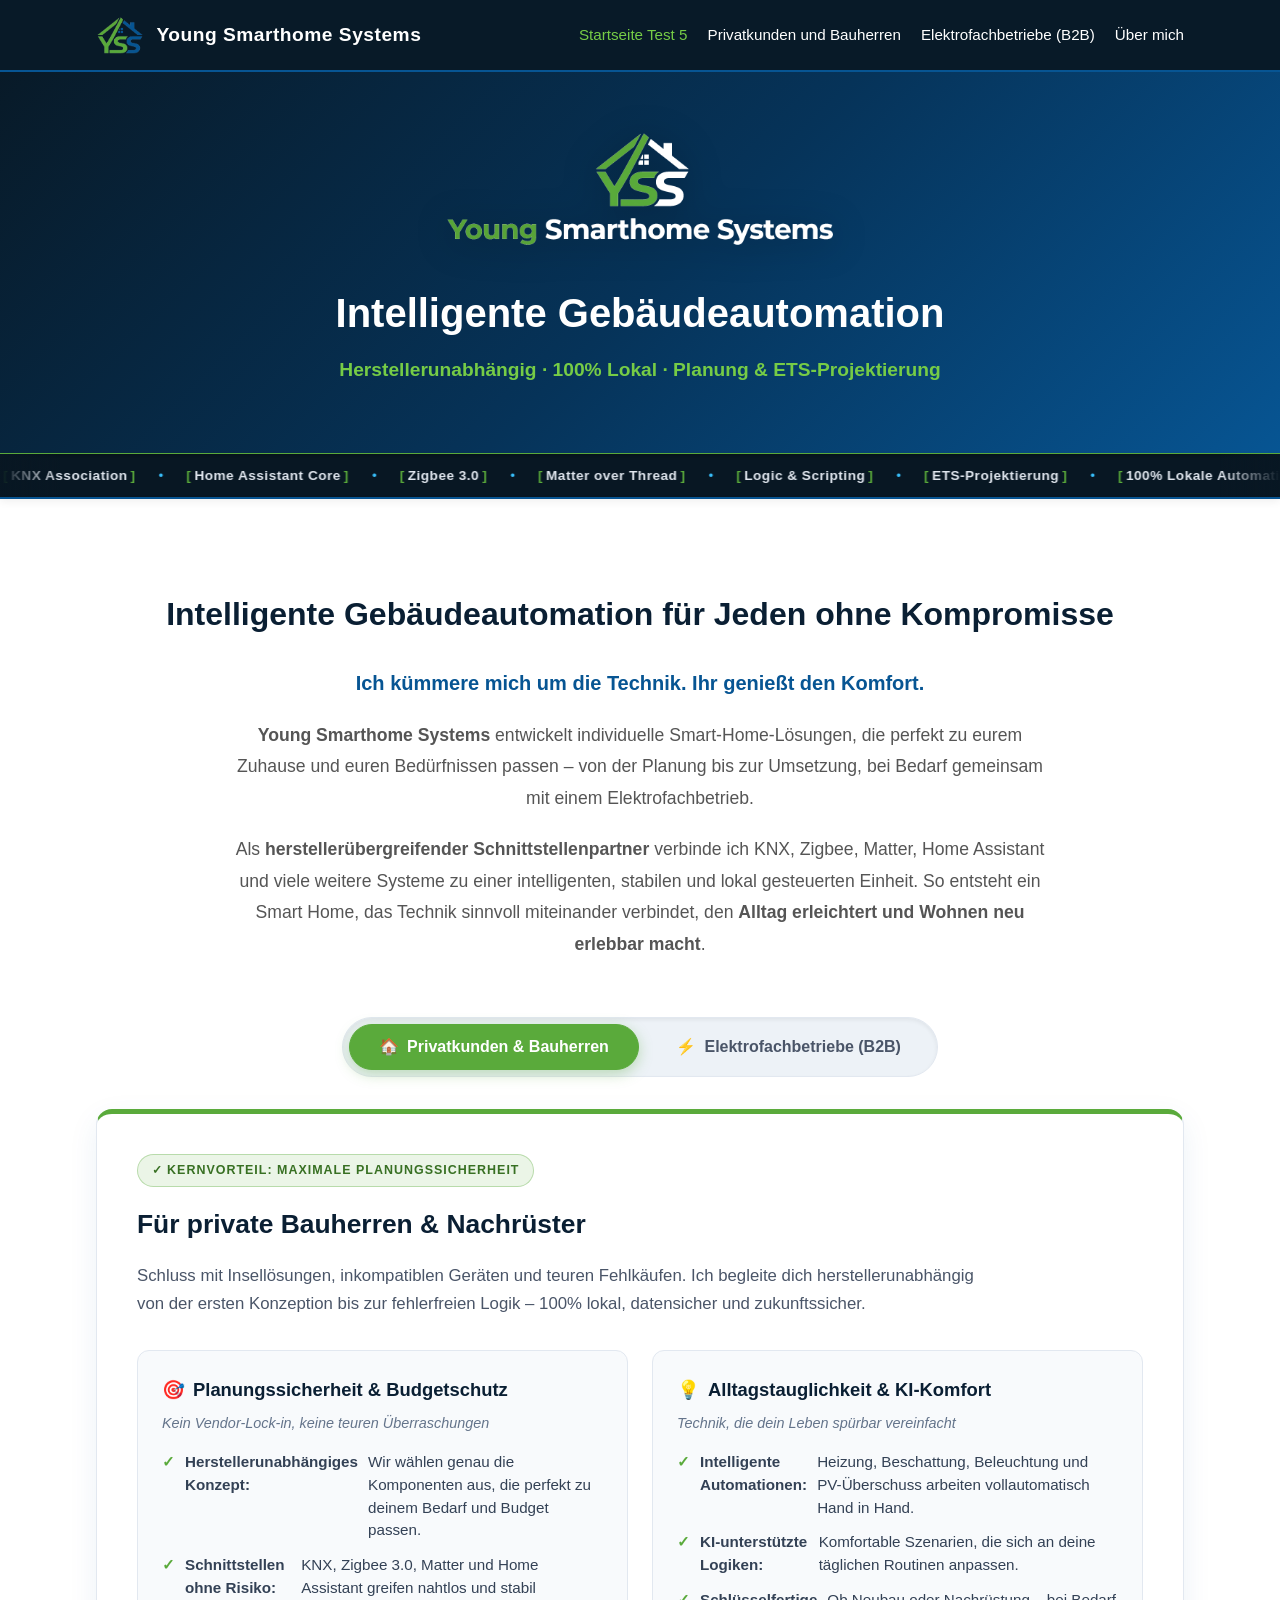
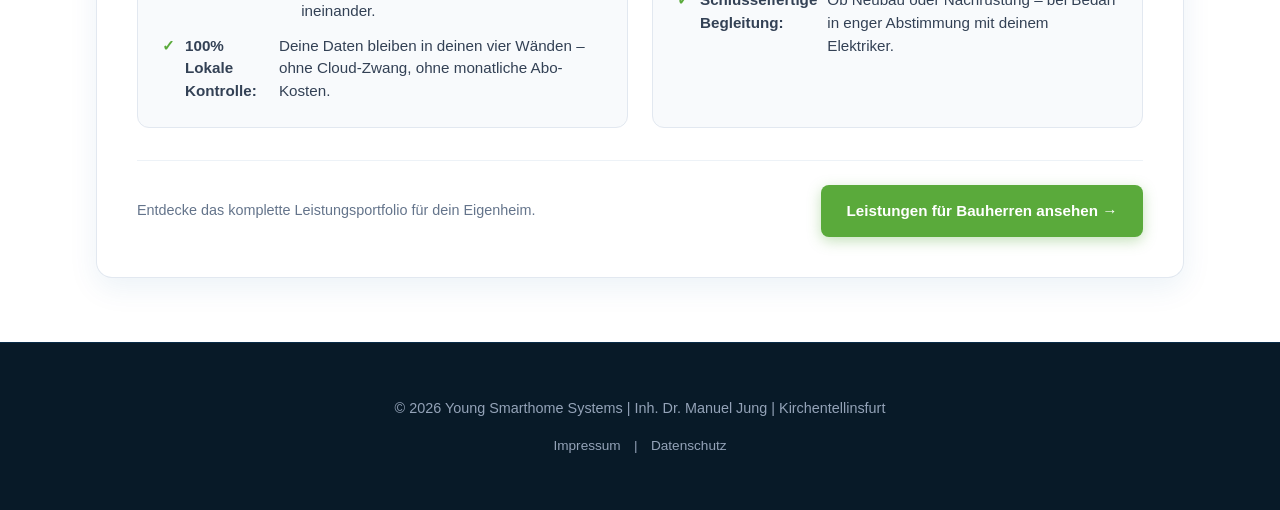
==== commit 289d75c7: "Still testing" ====
--- a/index.html
+++ b/index.html
@@ -14,7 +14,7 @@
                 <span>Young Smarthome Systems</span>
             </div>
             <ul>
-                <li><a href="index.html" class="active">Startseite Test 4</a></li>
+                <li><a href="index.html" class="active">Startseite Test 5</a></li>
                 <li><a href="leistungen.html">Privatkunden und Bauherren</a></li>
                 <li><a href="partner.html">Elektrofachbetriebe (B2B)</a></li>
                 <li><a href="ueber-mich.html">Über mich</a></li>
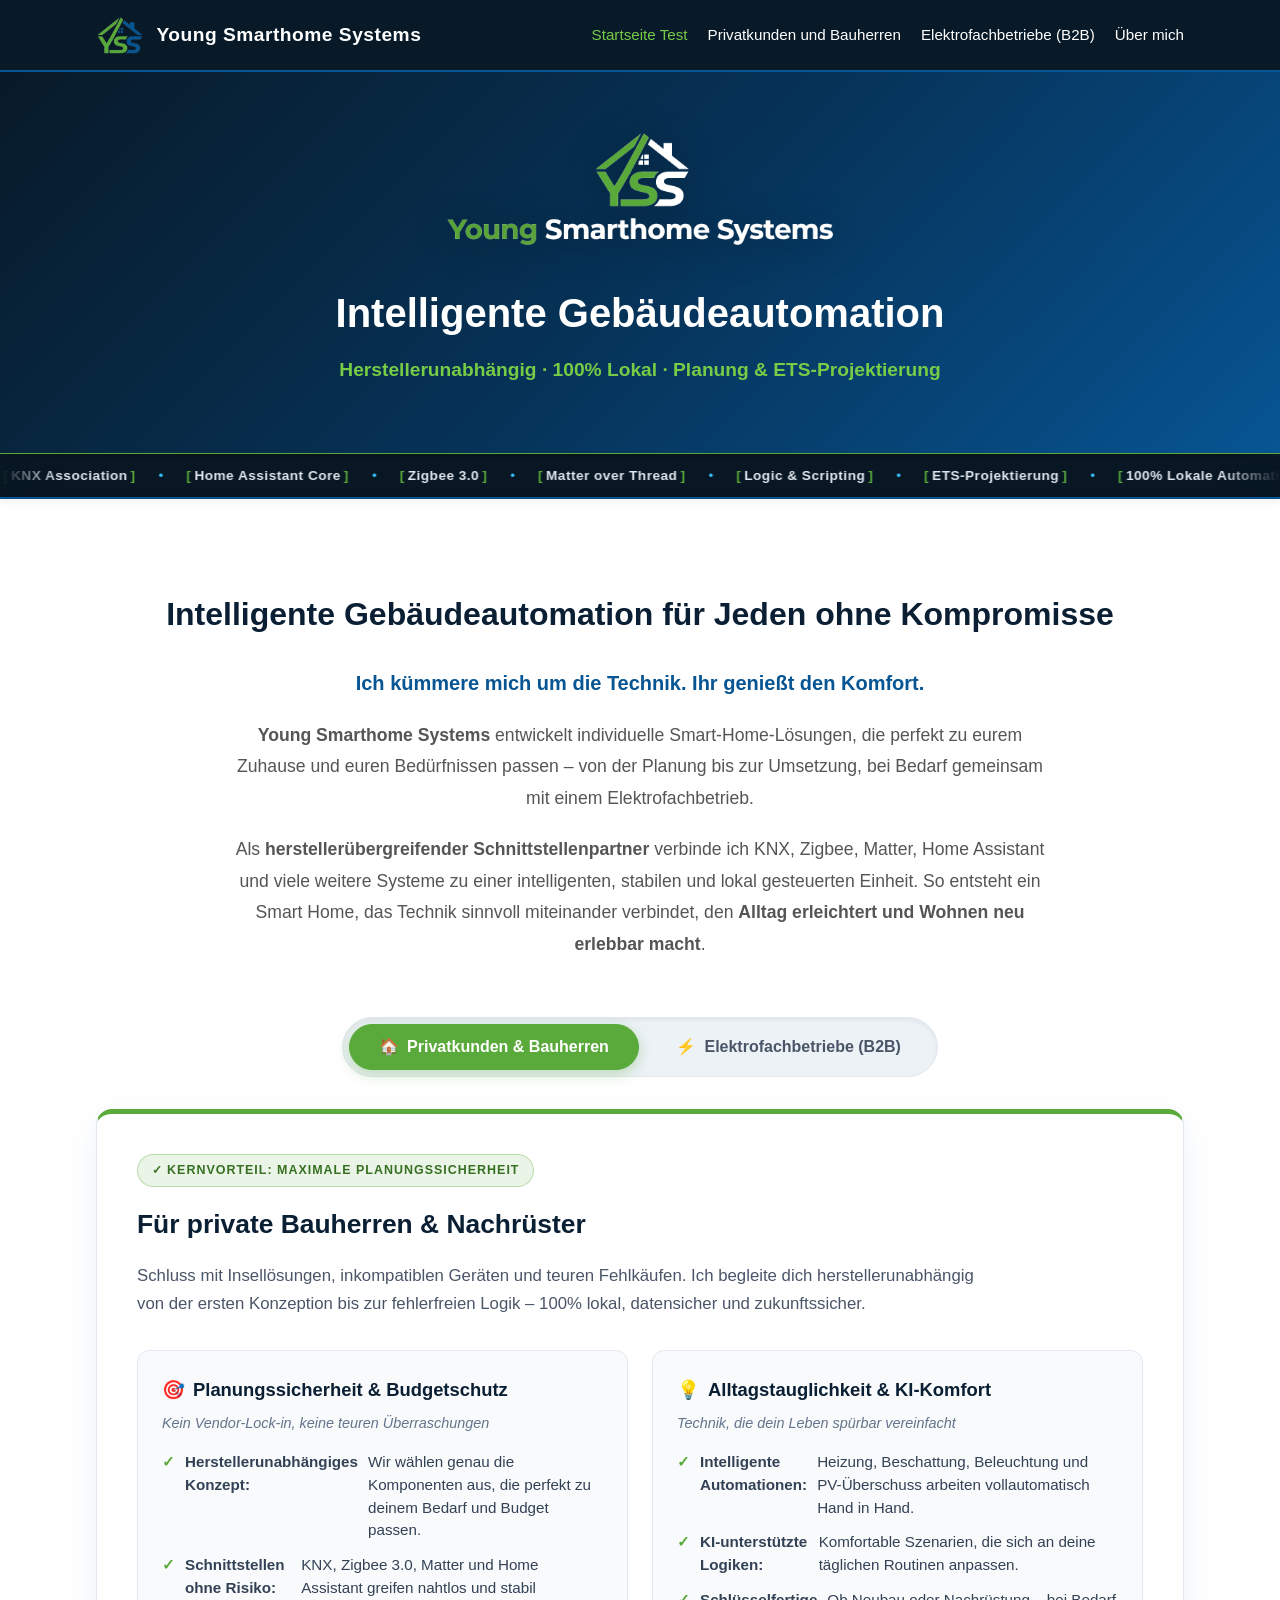
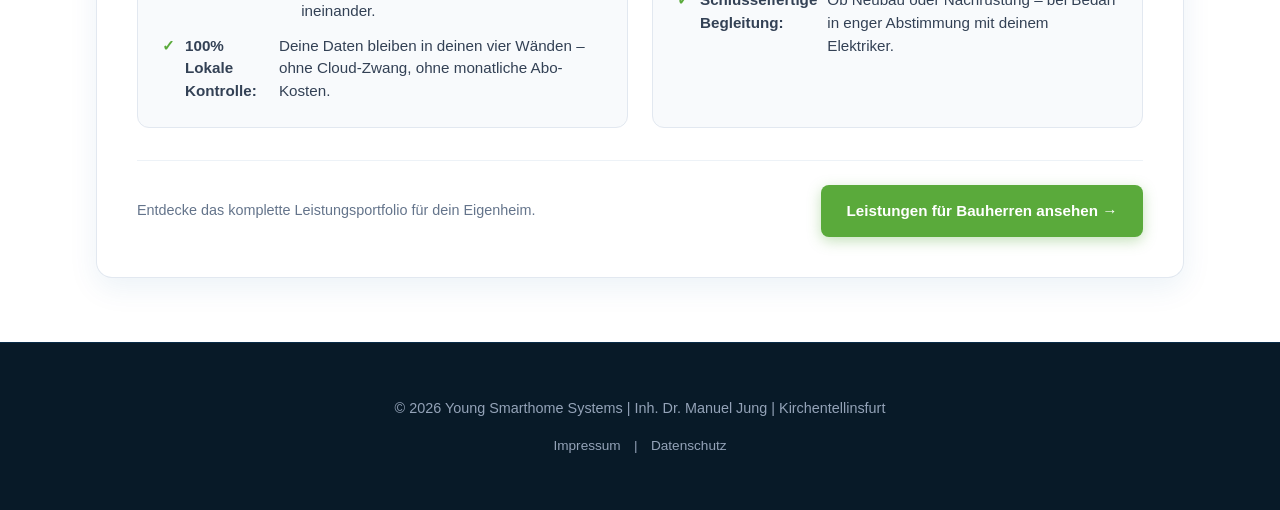
==== commit d5560480: "Test XXL" ====
--- a/index.html
+++ b/index.html
@@ -14,7 +14,7 @@
                 <span>Young Smarthome Systems</span>
             </div>
             <ul>
-                <li><a href="index.html" class="active">Startseite Test 5</a></li>
+                <li><a href="index.html" class="active">Startseite Test</a></li>
                 <li><a href="leistungen.html">Privatkunden und Bauherren</a></li>
                 <li><a href="partner.html">Elektrofachbetriebe (B2B)</a></li>
                 <li><a href="ueber-mich.html">Über mich</a></li>
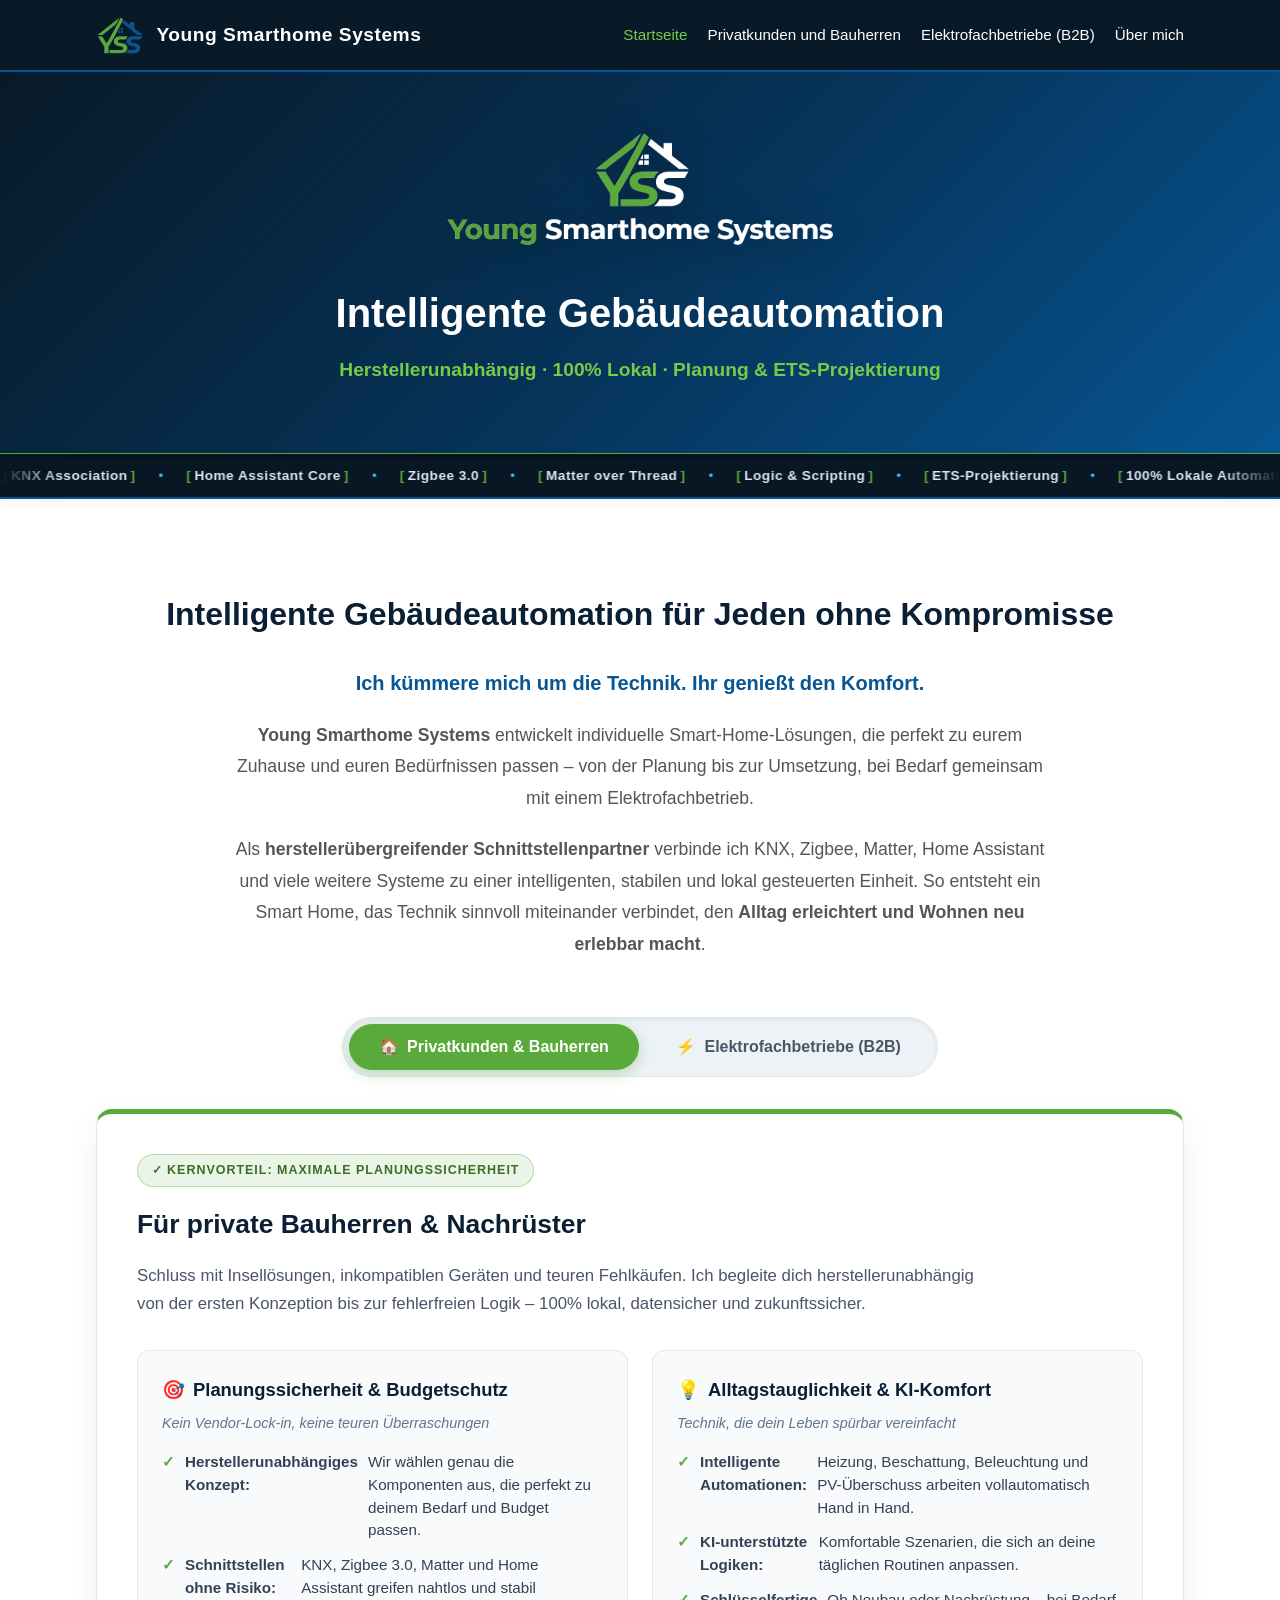
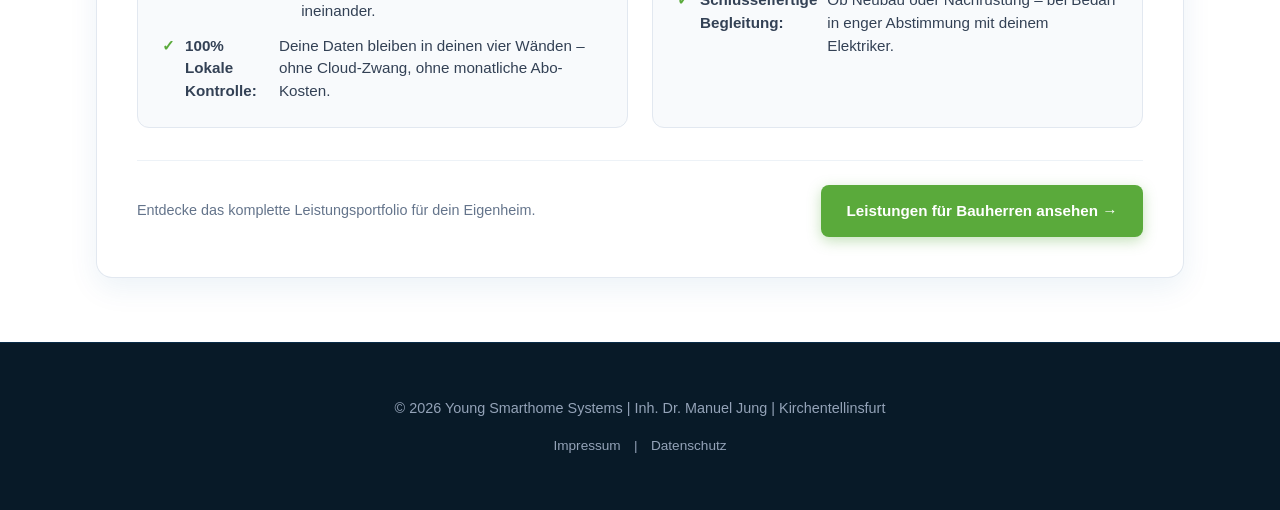
==== commit 5c158d45: "Wieder zurück um jetzt mit Sync Weiterzuarbeiten" ====
--- a/index.html
+++ b/index.html
@@ -14,7 +14,7 @@
                 <span>Young Smarthome Systems</span>
             </div>
             <ul>
-                <li><a href="index.html" class="active">Startseite Test</a></li>
+                <li><a href="index.html" class="active">Startseite</a></li>
                 <li><a href="leistungen.html">Privatkunden und Bauherren</a></li>
                 <li><a href="partner.html">Elektrofachbetriebe (B2B)</a></li>
                 <li><a href="ueber-mich.html">Über mich</a></li>
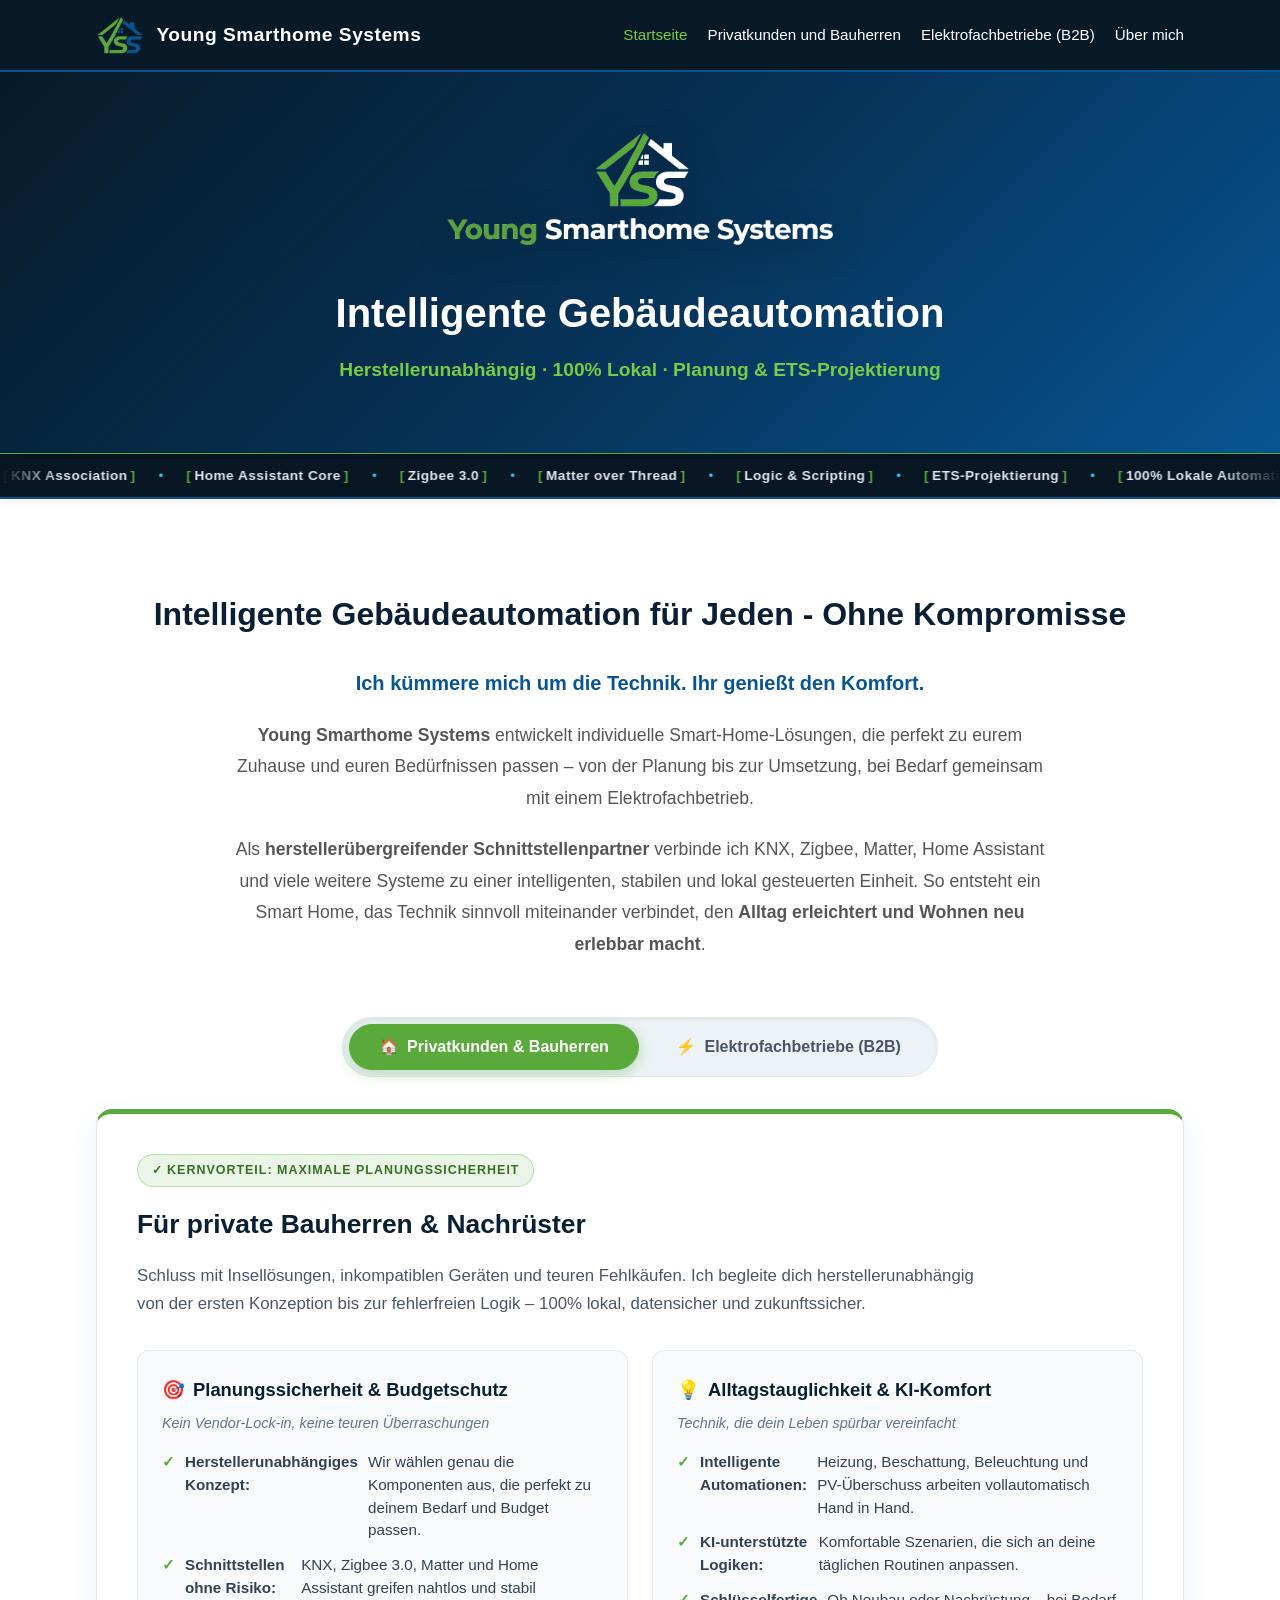
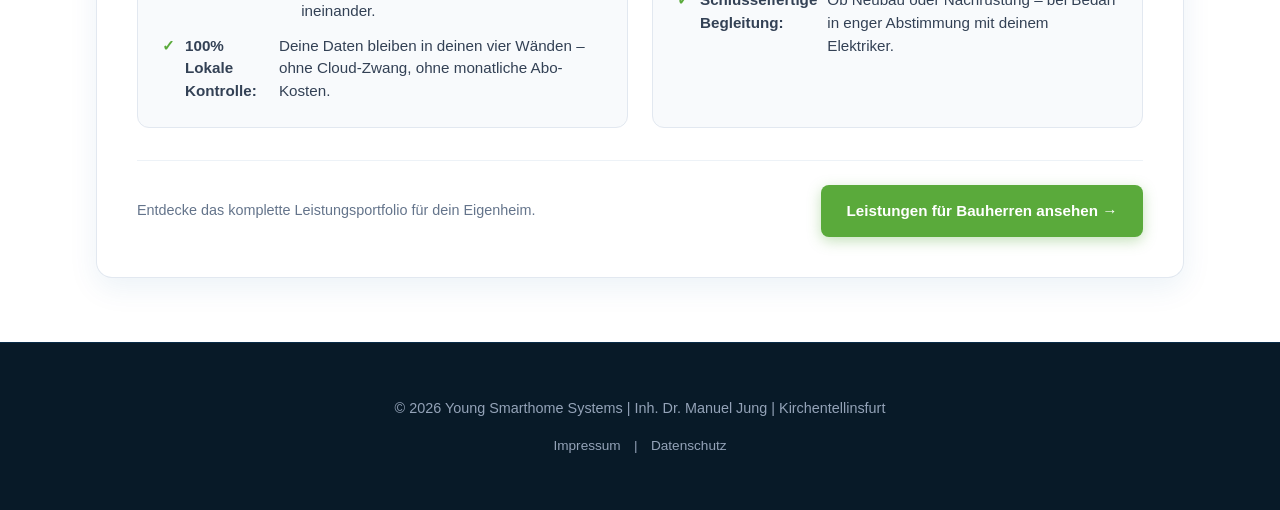
==== commit 73e6e3e1: "Testupload" ====
--- a/index.html
+++ b/index.html
@@ -90,7 +90,7 @@
     </div>
 
     <section class="section container">
-        <h2>Intelligente Gebäudeautomation für Jeden ohne Kompromisse</h2>
+        <h2>Intelligente Gebäudeautomation für Jeden - Ohne Kompromisse</h2>
         <div class="intro-text">
             <p class="intro-lead">
                 Ich kümmere mich um die Technik. Ihr genießt den Komfort.
